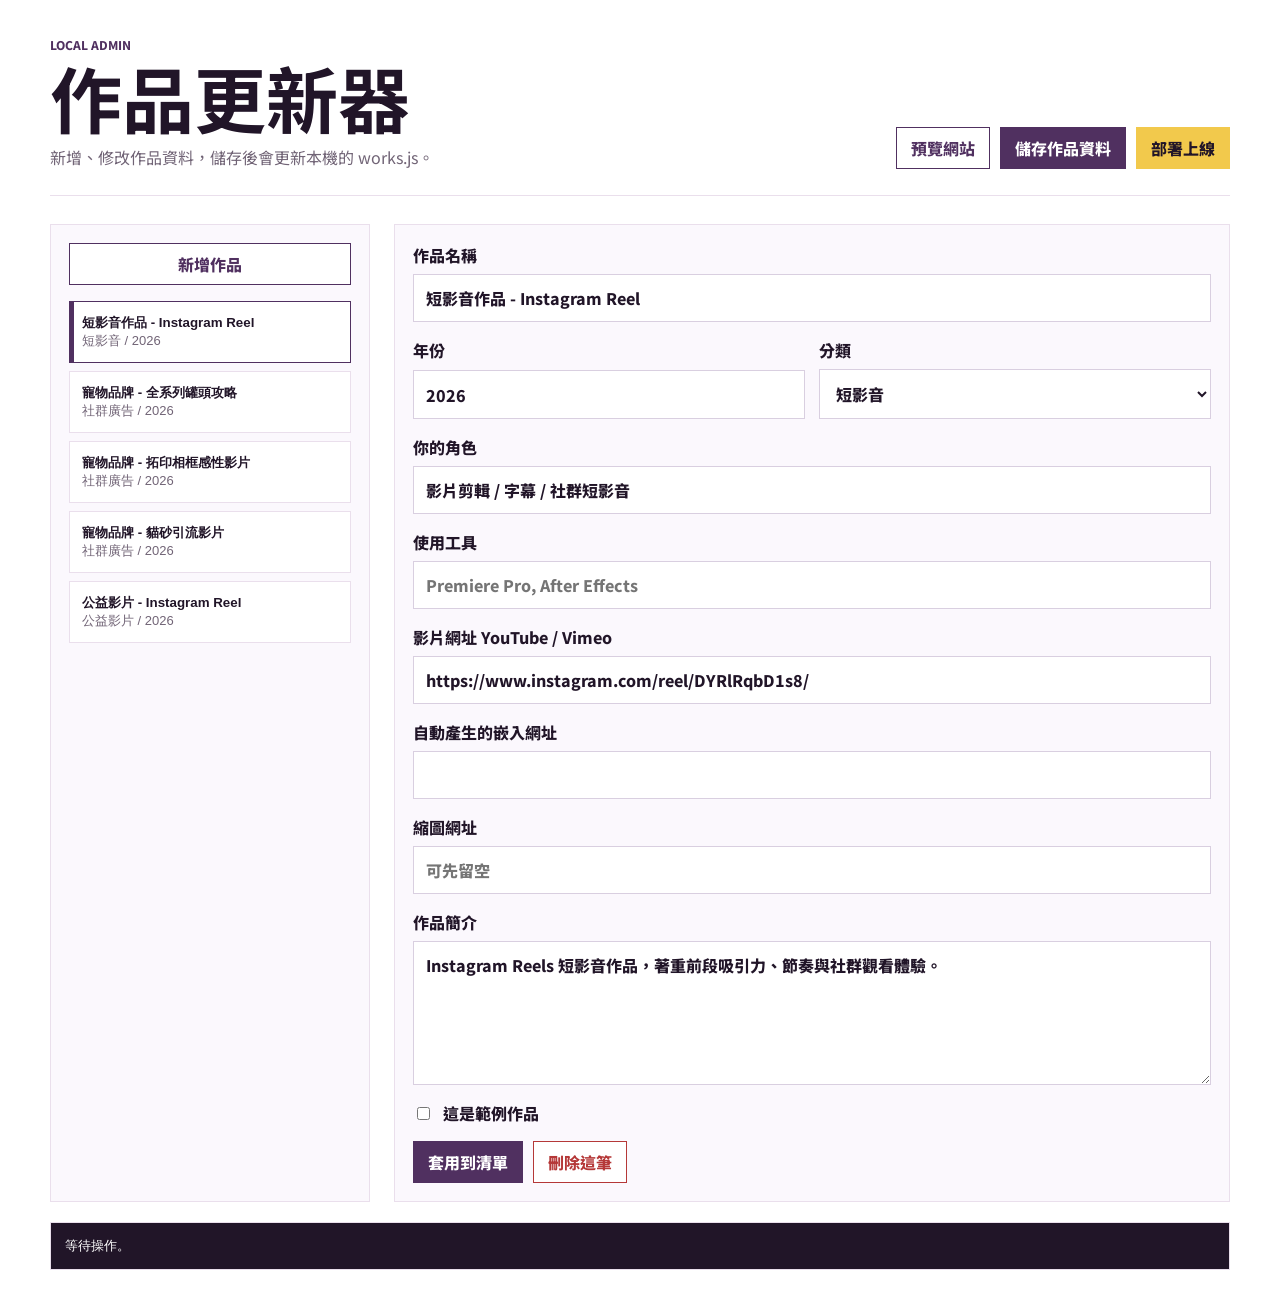
==== admin.html @ e956506e "Add portfolio works and nonprofit category" ====
<!doctype html>
<html lang="zh-Hant">
  <head>
    <meta charset="UTF-8" />
    <meta name="viewport" content="width=device-width, initial-scale=1.0" />
    <title>Sharky Penguin Portfolio Admin</title>
    <link rel="stylesheet" href="admin.css" />
  </head>
  <body>
    <main class="admin-shell">
      <section class="admin-header">
        <div>
          <p class="eyebrow">Local Admin</p>
          <h1>作品更新器</h1>
          <p>新增、修改作品資料，儲存後會更新本機的 works.js。</p>
        </div>
        <div class="admin-actions">
          <a class="button secondary" href="/" target="_blank">預覽網站</a>
          <button class="button primary" type="button" id="save-button">儲存作品資料</button>
          <button class="button deploy" type="button" id="deploy-button">部署上線</button>
        </div>
      </section>

      <section class="admin-layout">
        <aside class="works-list" aria-label="作品清單">
          <button class="button full" type="button" id="new-button">新增作品</button>
          <div id="work-list"></div>
        </aside>

        <form class="editor" id="work-form">
          <label>
            作品名稱
            <input name="title" required />
          </label>

          <div class="field-row">
            <label>
              年份
              <input name="year" required />
            </label>
            <label>
              分類
              <select name="category" required>
                <option value="brand">形象影片</option>
                <option value="short">短影音</option>
                <option value="social-ad">社群廣告</option>
                <option value="youtube">YT長片</option>
                <option value="nonprofit">公益影片</option>
              </select>
            </label>
          </div>

          <label>
            你的角色
            <input name="role" placeholder="剪輯 / 字幕 / 調色" />
          </label>

          <label>
            使用工具
            <input name="tools" placeholder="Premiere Pro, After Effects" />
          </label>

          <label>
            影片網址 YouTube / Vimeo
            <input name="videoUrl" placeholder="https://www.youtube.com/watch?v=..." />
          </label>

          <label>
            自動產生的嵌入網址
            <input name="embedUrl" readonly />
          </label>

          <label>
            縮圖網址
            <input name="thumbnailUrl" placeholder="可先留空" />
          </label>

          <label>
            作品簡介
            <textarea name="description" rows="5"></textarea>
          </label>

          <label class="checkbox-line">
            <input name="isSample" type="checkbox" />
            這是範例作品
          </label>

          <div class="editor-actions">
            <button class="button primary" type="submit">套用到清單</button>
            <button class="button danger" type="button" id="delete-button">刪除這筆</button>
          </div>
        </form>
      </section>

      <pre class="status" id="status">等待操作。</pre>
    </main>

    <script src="works.js"></script>
    <script src="admin.js"></script>
  </body>
</html>
---- admin.css ----
@import url("https://fonts.googleapis.com/css2?family=Noto+Sans+TC:wght@400;500;700;800&display=swap");

:root {
  --bg: #ffffff;
  --surface: #fbf8fd;
  --ink: #211528;
  --muted: #716476;
  --line: #eadfec;
  --accent: #503060;
  --gold: #f2c94c;
  --danger: #b53838;
}

* {
  box-sizing: border-box;
}

body {
  margin: 0;
  background: var(--bg);
  color: var(--ink);
  font-family:
    "Noto Sans TC",
    "Microsoft JhengHei",
    system-ui,
    sans-serif;
}

.admin-shell {
  width: min(1180px, calc(100% - 32px));
  margin: 0 auto;
  padding: 36px 0;
}

.admin-header {
  display: flex;
  align-items: end;
  justify-content: space-between;
  gap: 24px;
  padding-bottom: 26px;
  border-bottom: 1px solid var(--line);
}

.eyebrow {
  margin: 0 0 8px;
  color: var(--accent);
  font-size: 12px;
  font-weight: 800;
  text-transform: uppercase;
}

h1 {
  margin: 0;
  font-size: clamp(36px, 7vw, 72px);
  line-height: 1;
}

p {
  margin: 12px 0 0;
  color: var(--muted);
}

.admin-actions,
.editor-actions {
  display: flex;
  flex-wrap: wrap;
  gap: 10px;
}

.button {
  min-height: 42px;
  border: 1px solid var(--accent);
  background: white;
  color: var(--accent);
  cursor: pointer;
  display: inline-flex;
  align-items: center;
  justify-content: center;
  font: inherit;
  font-weight: 800;
  padding: 8px 14px;
  text-decoration: none;
}

.button.primary {
  background: var(--accent);
  color: white;
}

.button.deploy {
  border-color: var(--gold);
  background: var(--gold);
  color: var(--ink);
}

.button.danger {
  border-color: var(--danger);
  color: var(--danger);
}

.button.full {
  width: 100%;
}

.admin-layout {
  display: grid;
  grid-template-columns: 320px minmax(0, 1fr);
  gap: 24px;
  margin-top: 28px;
}

.works-list,
.editor {
  background: var(--surface);
  border: 1px solid var(--line);
  padding: 18px;
}

#work-list {
  display: grid;
  gap: 8px;
  margin-top: 16px;
}

.work-item {
  width: 100%;
  border: 1px solid var(--line);
  background: white;
  color: var(--ink);
  cursor: pointer;
  padding: 12px;
  text-align: left;
}

.work-item.active {
  border-color: var(--accent);
  box-shadow: inset 4px 0 0 var(--accent);
}

.work-item strong,
.work-item span {
  display: block;
}

.work-item span {
  color: var(--muted);
  font-size: 13px;
}

.editor {
  display: grid;
  gap: 16px;
}

.field-row {
  display: grid;
  grid-template-columns: 1fr 1fr;
  gap: 14px;
}

label {
  display: grid;
  gap: 7px;
  font-weight: 800;
}

input,
select,
textarea {
  width: 100%;
  border: 1px solid #d9cfe0;
  background: white;
  color: var(--ink);
  font: inherit;
  padding: 11px 12px;
}

textarea {
  resize: vertical;
}

.checkbox-line {
  align-items: center;
  display: flex;
  gap: 10px;
}

.checkbox-line input {
  width: auto;
}

.status {
  min-height: 48px;
  margin: 20px 0 0;
  overflow: auto;
  border: 1px solid var(--line);
  background: #211528;
  color: white;
  padding: 14px;
  white-space: pre-wrap;
}

@media (max-width: 820px) {
  .admin-header,
  .admin-layout,
  .field-row {
    grid-template-columns: 1fr;
  }

  .admin-header {
    display: grid;
  }
}
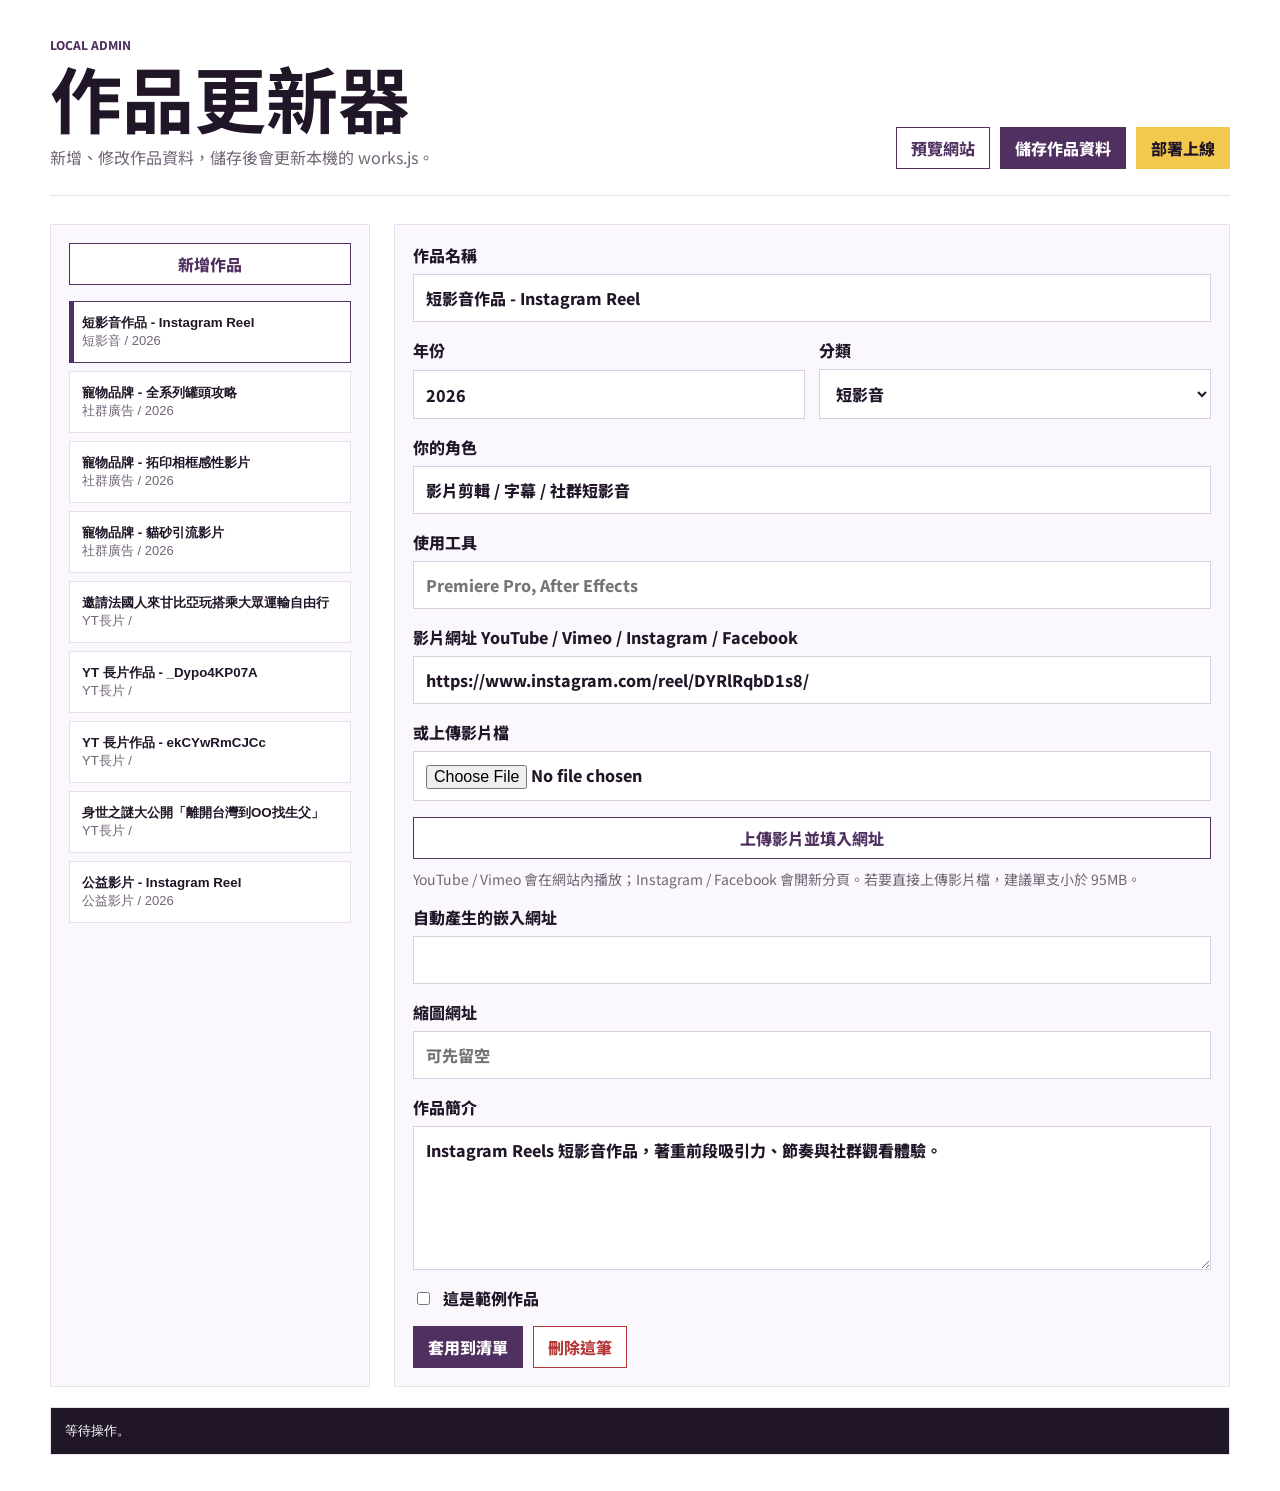
==== commit 0aaa0ea0: "Improve video playback and admin uploads" ====
--- a/admin.html
+++ b/admin.html
@@ -61,9 +61,17 @@
           </label>
 
           <label>
-            影片網址 YouTube / Vimeo
-            <input name="videoUrl" placeholder="https://www.youtube.com/watch?v=..." />
+            影片網址 YouTube / Vimeo / Instagram / Facebook
+            <input name="videoUrl" placeholder="貼上 YouTube、Vimeo、IG 或 Facebook 影片網址" />
           </label>
+
+          <label>
+            或上傳影片檔
+            <input name="videoFile" type="file" accept="video/mp4,video/webm,video/quicktime,video/x-m4v" />
+          </label>
+
+          <button class="button secondary" type="button" id="upload-video-button">上傳影片並填入網址</button>
+          <p class="hint">YouTube / Vimeo 會在網站內播放；Instagram / Facebook 會開新分頁。若要直接上傳影片檔，建議單支小於 95MB。</p>
 
           <label>
             自動產生的嵌入網址
--- a/admin.css
+++ b/admin.css
@@ -58,6 +58,12 @@
 p {
   margin: 12px 0 0;
   color: var(--muted);
+}
+
+.hint {
+  margin: -6px 0 0;
+  color: var(--muted);
+  font-size: 14px;
 }
 
 .admin-actions,
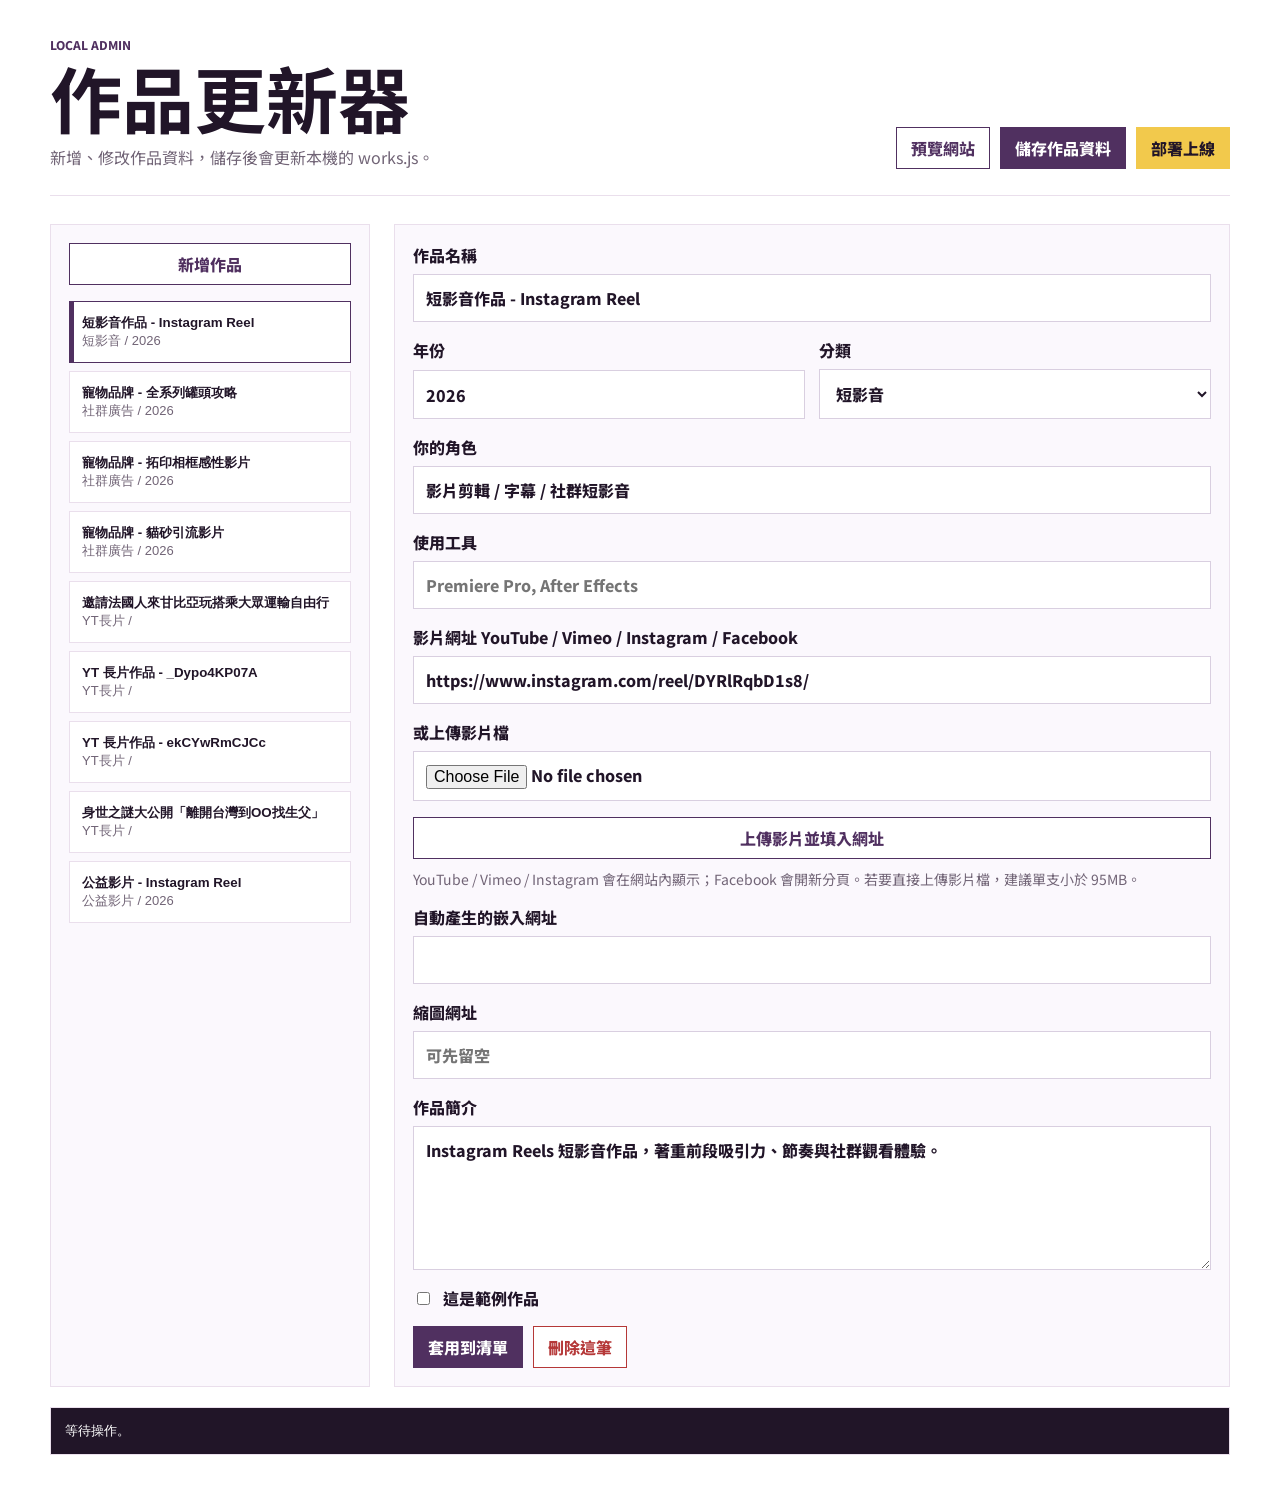
==== commit 45462b82: "Embed Instagram works in modal" ====
--- a/admin.html
+++ b/admin.html
@@ -71,7 +71,7 @@
           </label>
 
           <button class="button secondary" type="button" id="upload-video-button">上傳影片並填入網址</button>
-          <p class="hint">YouTube / Vimeo 會在網站內播放；Instagram / Facebook 會開新分頁。若要直接上傳影片檔，建議單支小於 95MB。</p>
+          <p class="hint">YouTube / Vimeo / Instagram 會在網站內顯示；Facebook 會開新分頁。若要直接上傳影片檔，建議單支小於 95MB。</p>
 
           <label>
             自動產生的嵌入網址
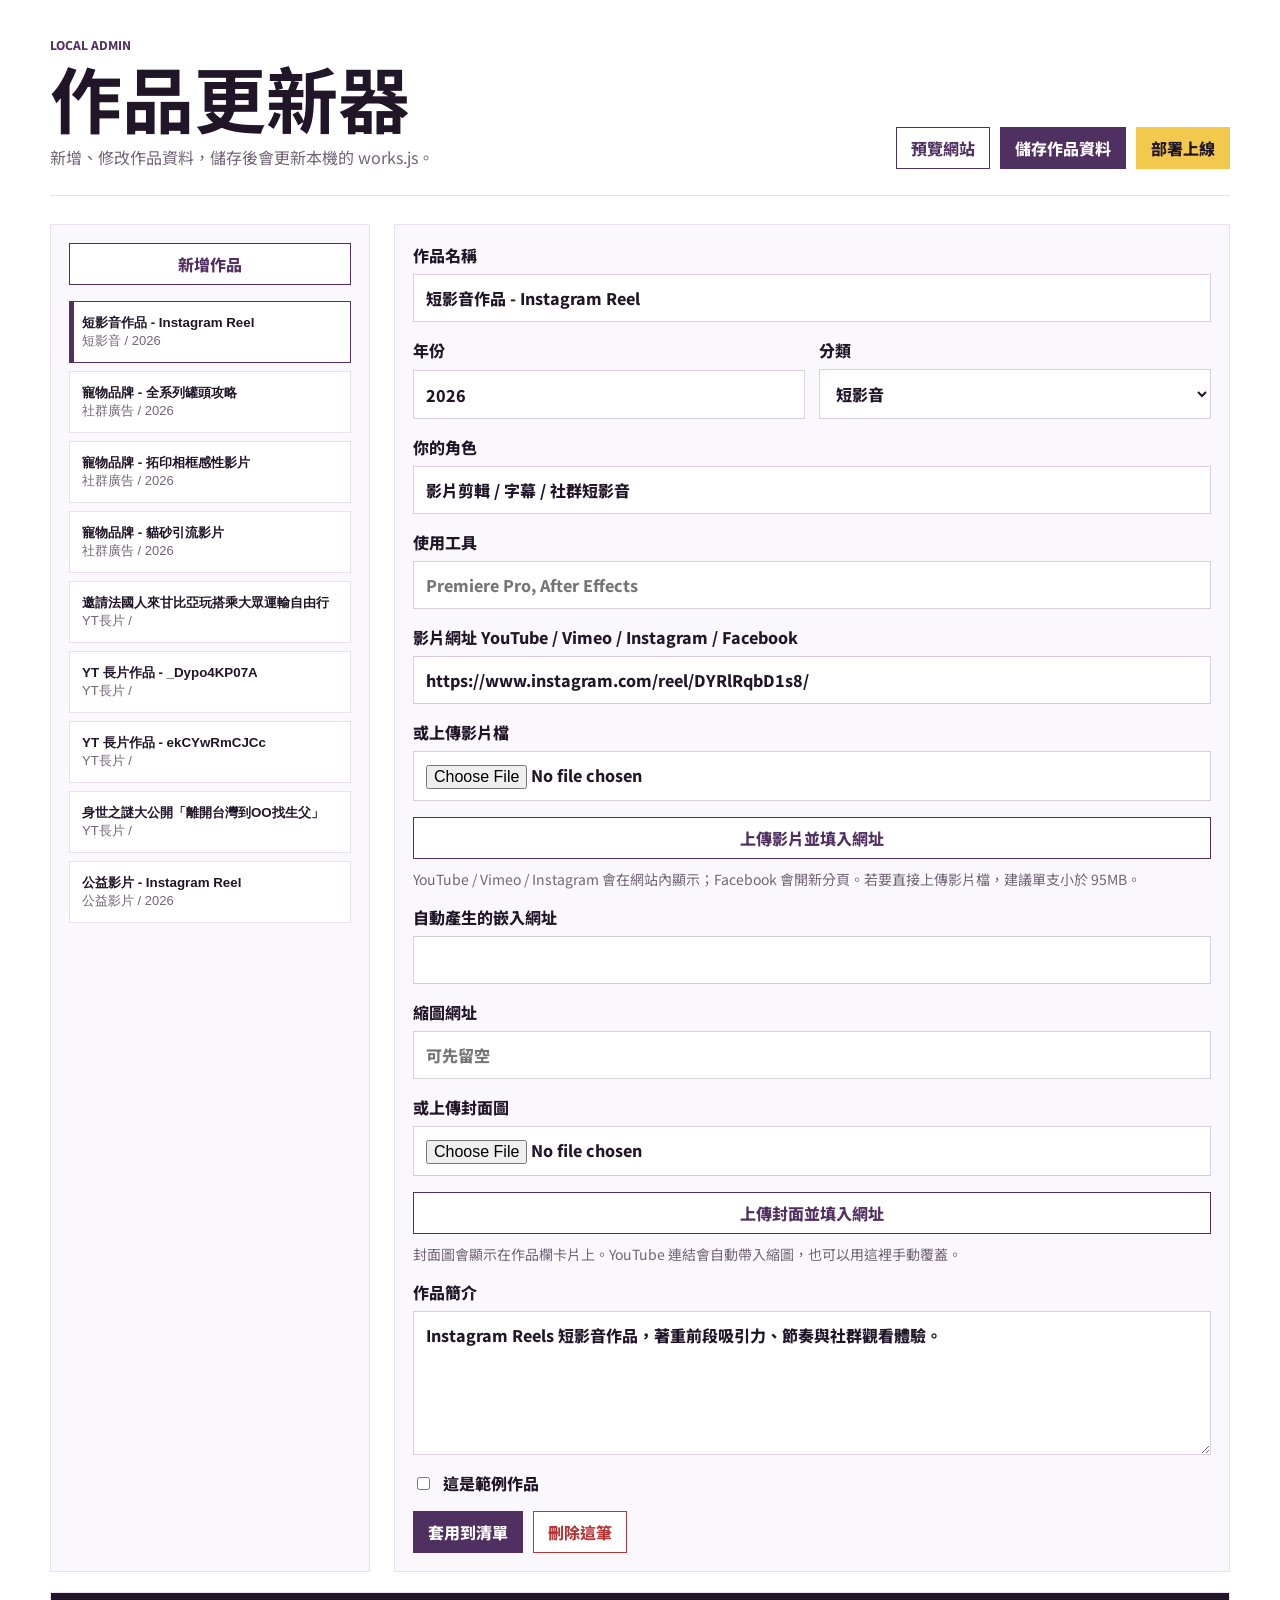
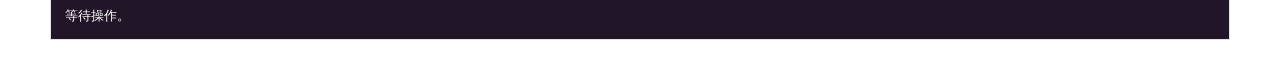
==== commit b8fc746b: "Improve Instagram embeds and cover uploads" ====
--- a/admin.html
+++ b/admin.html
@@ -84,6 +84,14 @@
           </label>
 
           <label>
+            或上傳封面圖
+            <input name="coverFile" type="file" accept="image/jpeg,image/png,image/webp,image/gif" />
+          </label>
+
+          <button class="button secondary" type="button" id="upload-cover-button">上傳封面並填入網址</button>
+          <p class="hint">封面圖會顯示在作品欄卡片上。YouTube 連結會自動帶入縮圖，也可以用這裡手動覆蓋。</p>
+
+          <label>
             作品簡介
             <textarea name="description" rows="5"></textarea>
           </label>
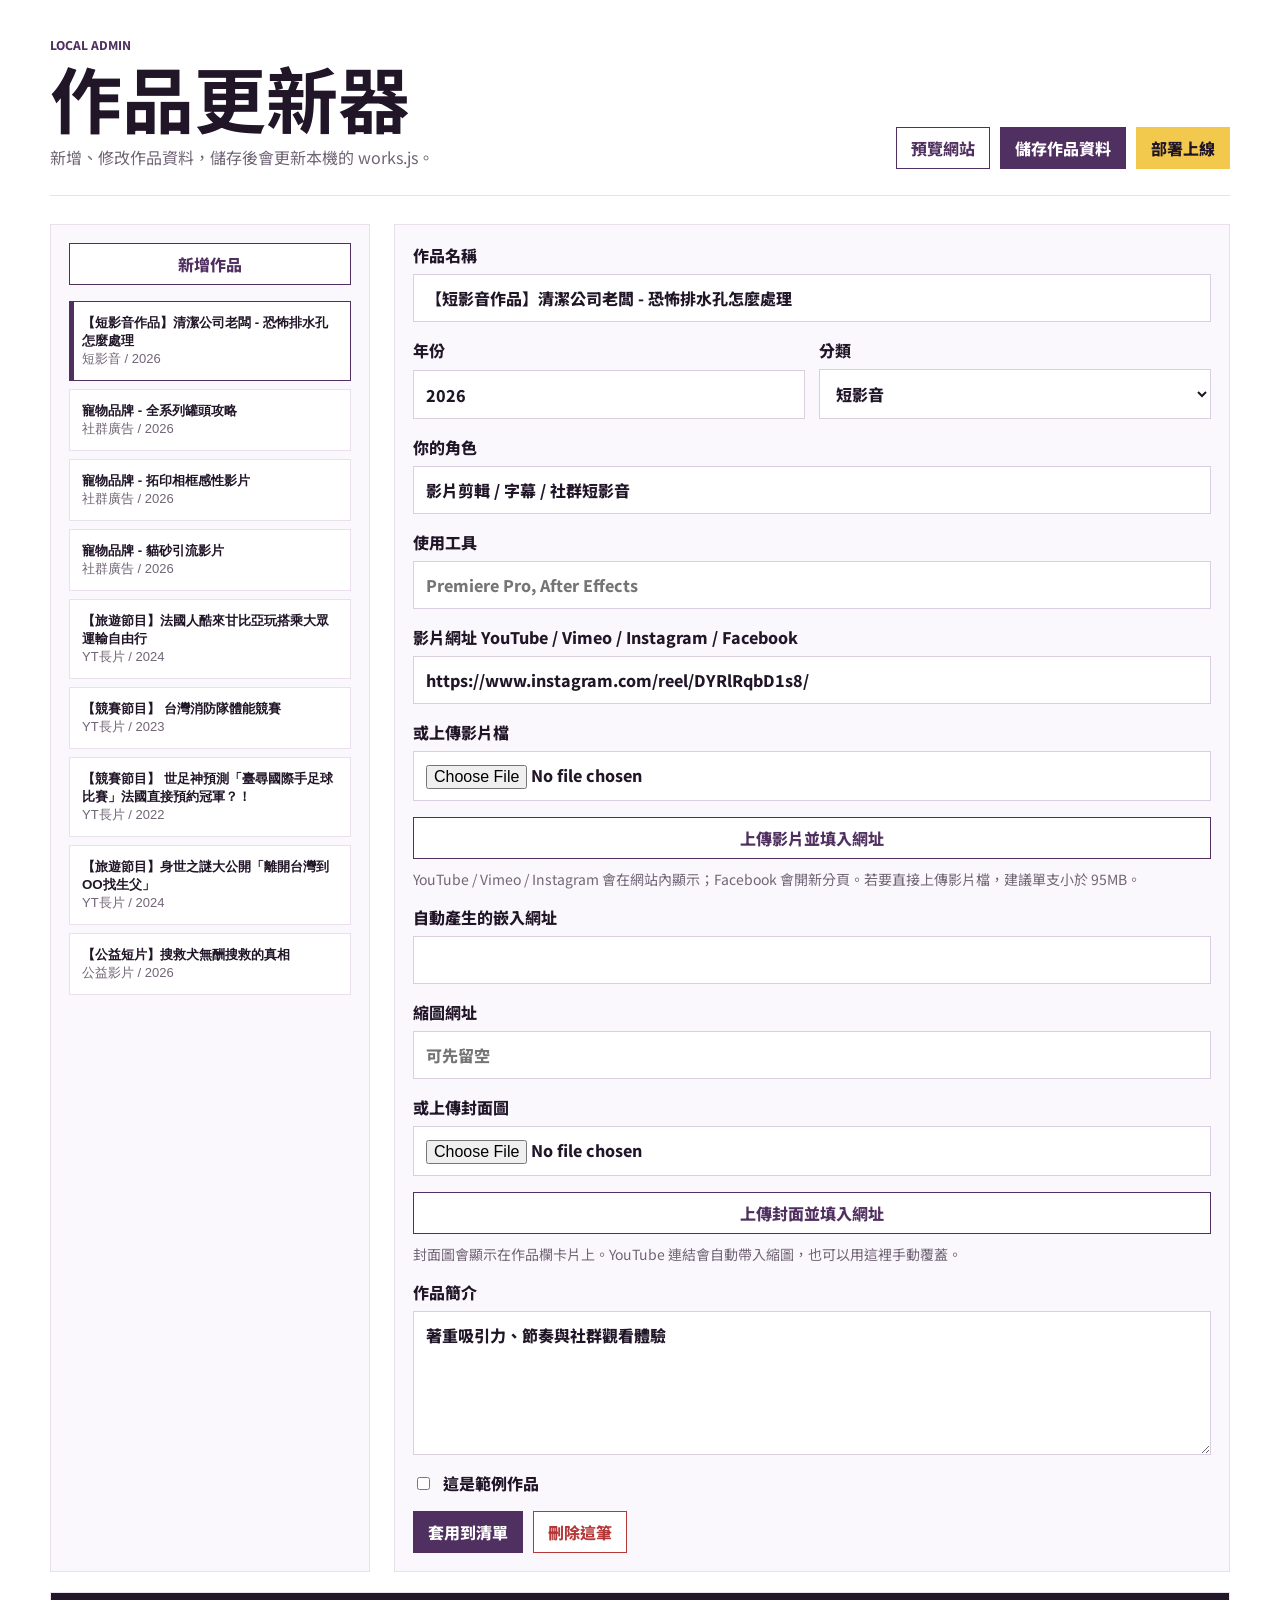
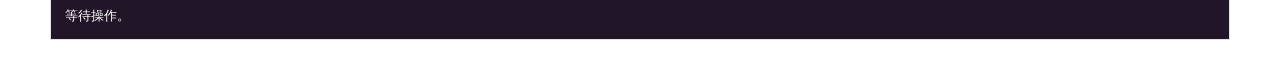
==== commit 2bba5693: "Fix admin preview link" ====
--- a/admin.html
+++ b/admin.html
@@ -15,7 +15,7 @@
           <p>新增、修改作品資料，儲存後會更新本機的 works.js。</p>
         </div>
         <div class="admin-actions">
-          <a class="button secondary" href="/" target="_blank">預覽網站</a>
+          <a class="button secondary" href="/index.html#works" target="_blank">預覽網站</a>
           <button class="button primary" type="button" id="save-button">儲存作品資料</button>
           <button class="button deploy" type="button" id="deploy-button">部署上線</button>
         </div>
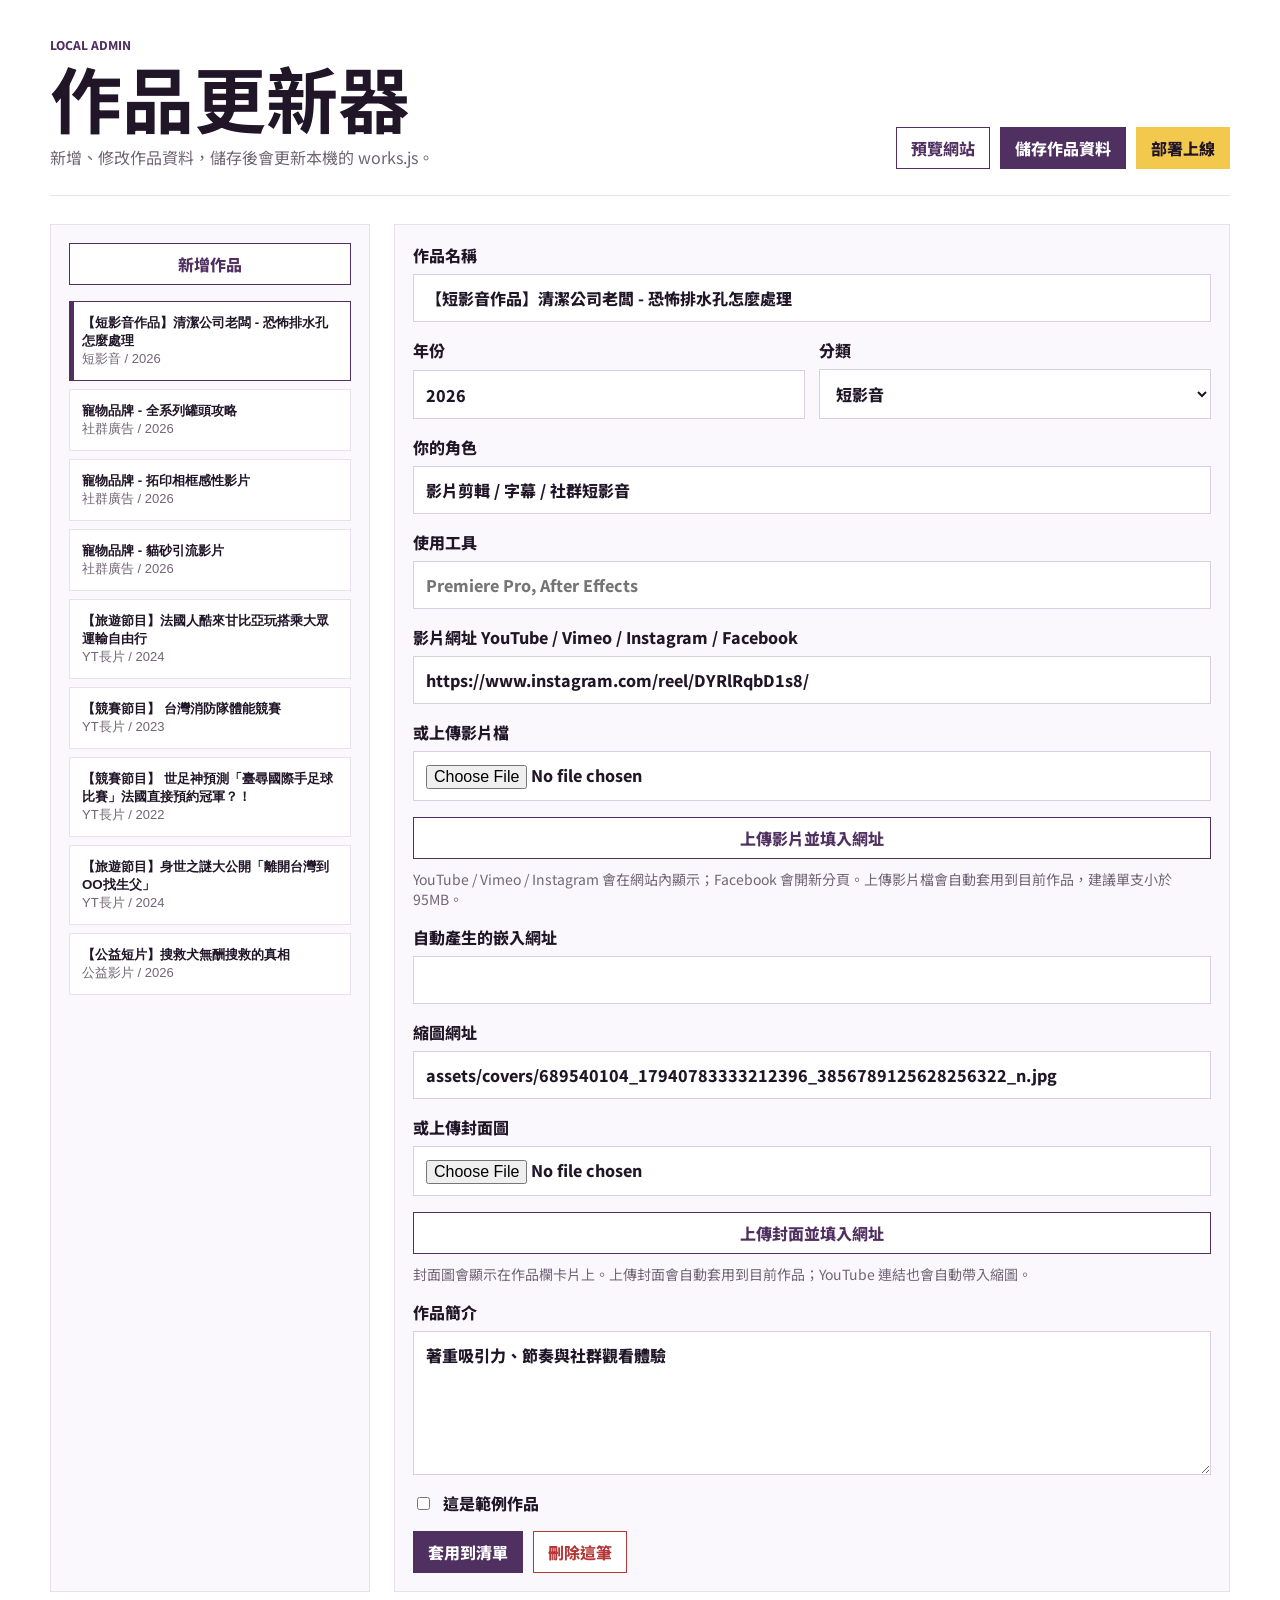
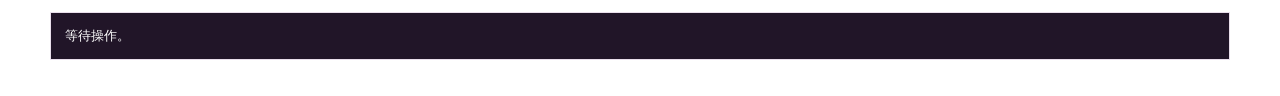
==== commit f7dc1243: "Fix admin cover assignment" ====
--- a/admin.html
+++ b/admin.html
@@ -71,7 +71,7 @@
           </label>
 
           <button class="button secondary" type="button" id="upload-video-button">上傳影片並填入網址</button>
-          <p class="hint">YouTube / Vimeo / Instagram 會在網站內顯示；Facebook 會開新分頁。若要直接上傳影片檔，建議單支小於 95MB。</p>
+          <p class="hint">YouTube / Vimeo / Instagram 會在網站內顯示；Facebook 會開新分頁。上傳影片檔會自動套用到目前作品，建議單支小於 95MB。</p>
 
           <label>
             自動產生的嵌入網址
@@ -89,7 +89,7 @@
           </label>
 
           <button class="button secondary" type="button" id="upload-cover-button">上傳封面並填入網址</button>
-          <p class="hint">封面圖會顯示在作品欄卡片上。YouTube 連結會自動帶入縮圖，也可以用這裡手動覆蓋。</p>
+          <p class="hint">封面圖會顯示在作品欄卡片上。上傳封面會自動套用到目前作品；YouTube 連結也會自動帶入縮圖。</p>
 
           <label>
             作品簡介
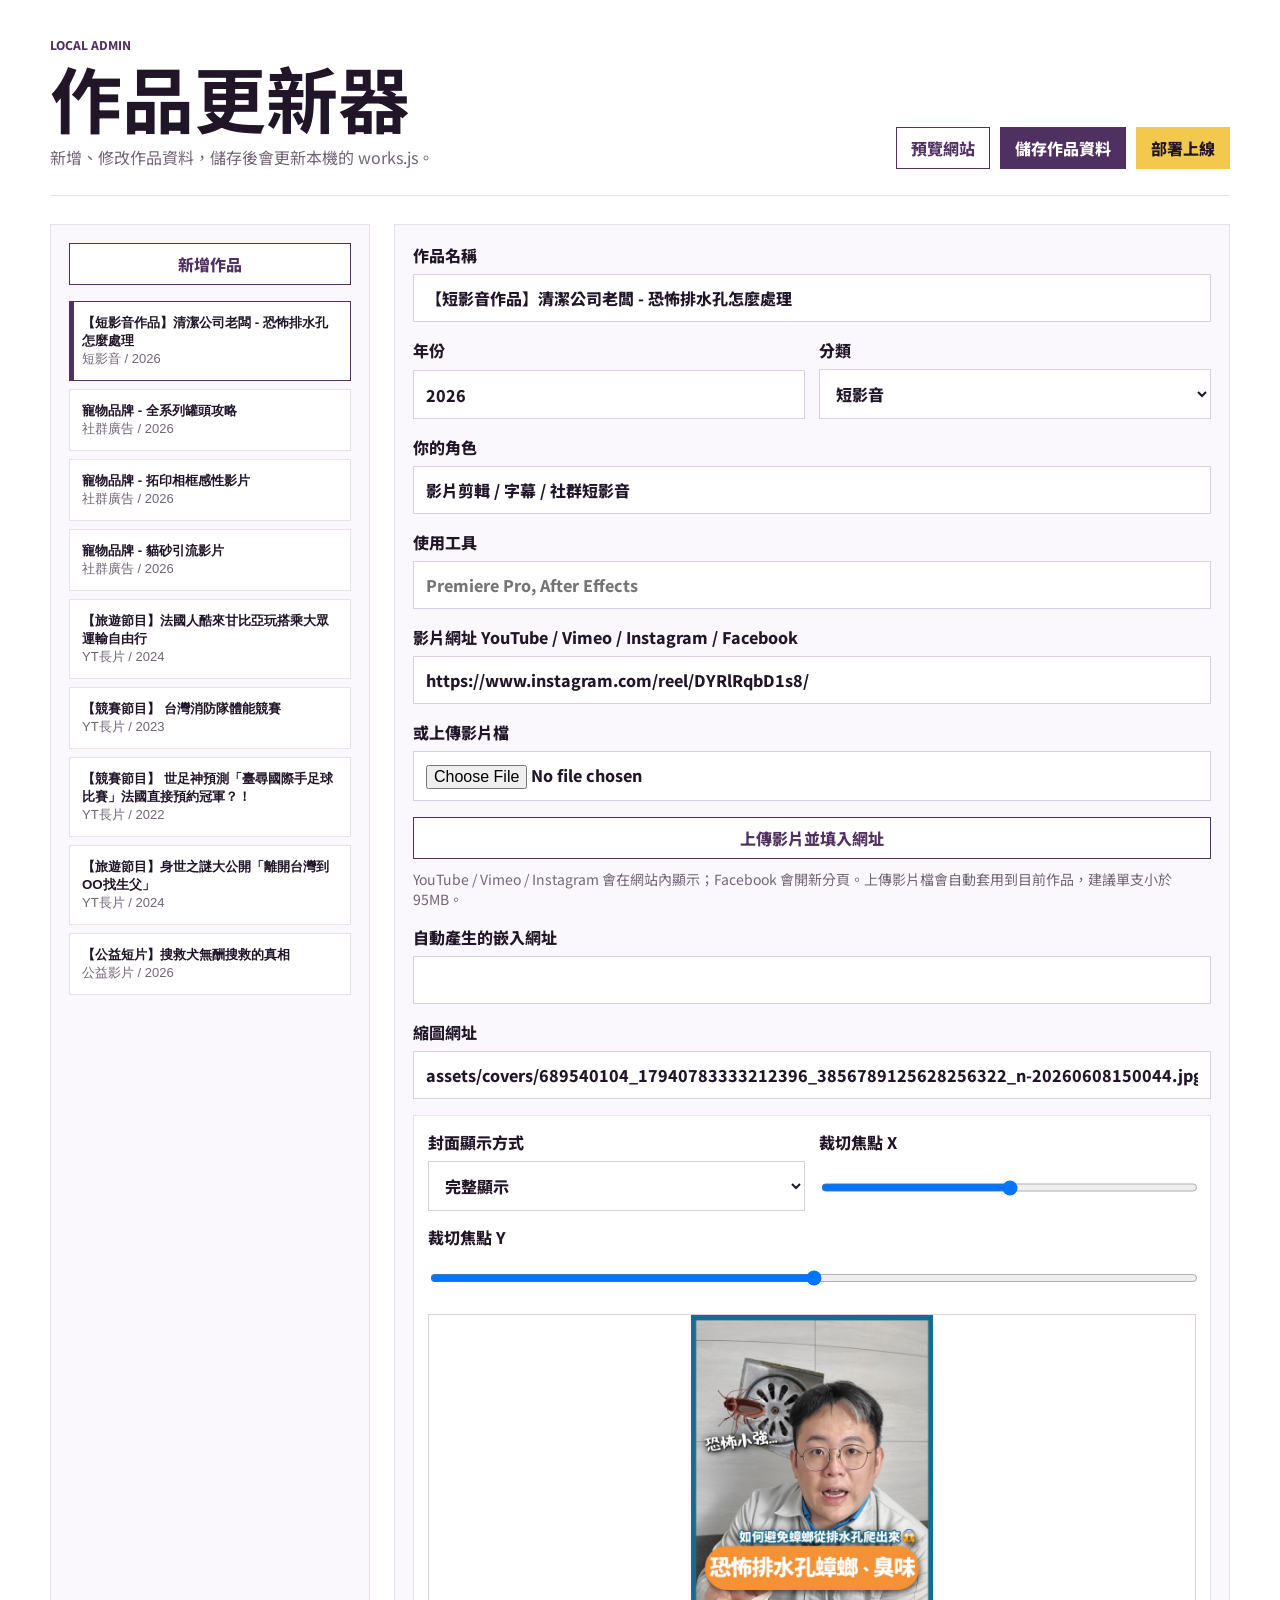
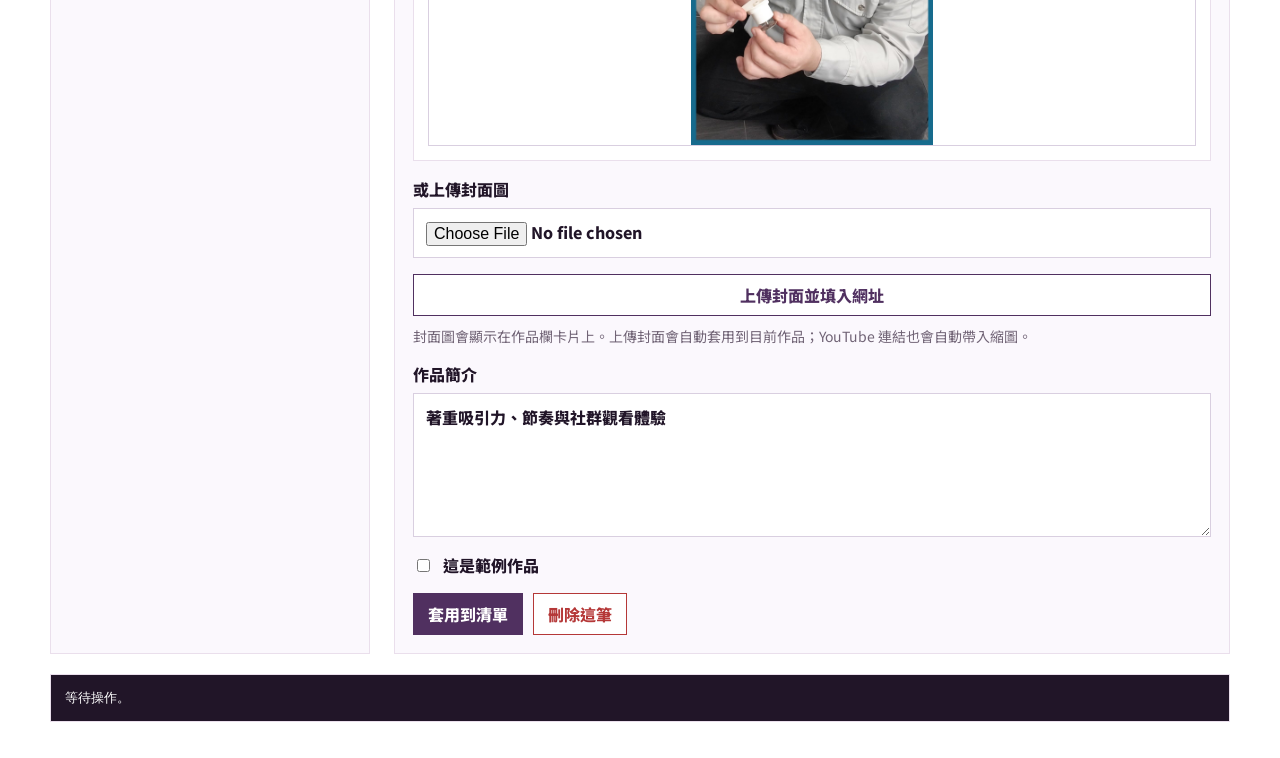
==== commit 46f0dfc9: "Add thumbnail fit controls" ====
--- a/admin.html
+++ b/admin.html
@@ -83,6 +83,29 @@
             <input name="thumbnailUrl" placeholder="可先留空" />
           </label>
 
+          <div class="thumbnail-tools">
+            <div class="field-row">
+              <label>
+                封面顯示方式
+                <select name="thumbnailFit">
+                  <option value="cover">滿版裁切</option>
+                  <option value="contain">完整顯示</option>
+                </select>
+              </label>
+              <label>
+                裁切焦點 X
+                <input name="thumbnailPositionX" type="range" min="0" max="100" step="1" />
+              </label>
+            </div>
+            <label>
+              裁切焦點 Y
+              <input name="thumbnailPositionY" type="range" min="0" max="100" step="1" />
+            </label>
+            <div class="thumbnail-preview" id="thumbnail-preview" aria-label="封面預覽">
+              <span>封面預覽</span>
+            </div>
+          </div>
+
           <label>
             或上傳封面圖
             <input name="coverFile" type="file" accept="image/jpeg,image/png,image/webp,image/gif" />
--- a/admin.css
+++ b/admin.css
@@ -195,6 +195,32 @@
   width: auto;
 }
 
+.thumbnail-tools {
+  display: grid;
+  gap: 14px;
+  padding: 14px;
+  border: 1px solid var(--line);
+  background: white;
+}
+
+.thumbnail-preview {
+  position: relative;
+  display: grid;
+  aspect-ratio: 16 / 9;
+  place-items: center;
+  overflow: hidden;
+  border: 1px solid #d9cfe0;
+  background:
+    linear-gradient(135deg, rgba(80, 48, 96, 0.96), rgba(201, 167, 221, 0.84));
+  background-repeat: no-repeat;
+  color: white;
+  font-weight: 800;
+}
+
+.thumbnail-preview.has-image span {
+  display: none;
+}
+
 .status {
   min-height: 48px;
   margin: 20px 0 0;
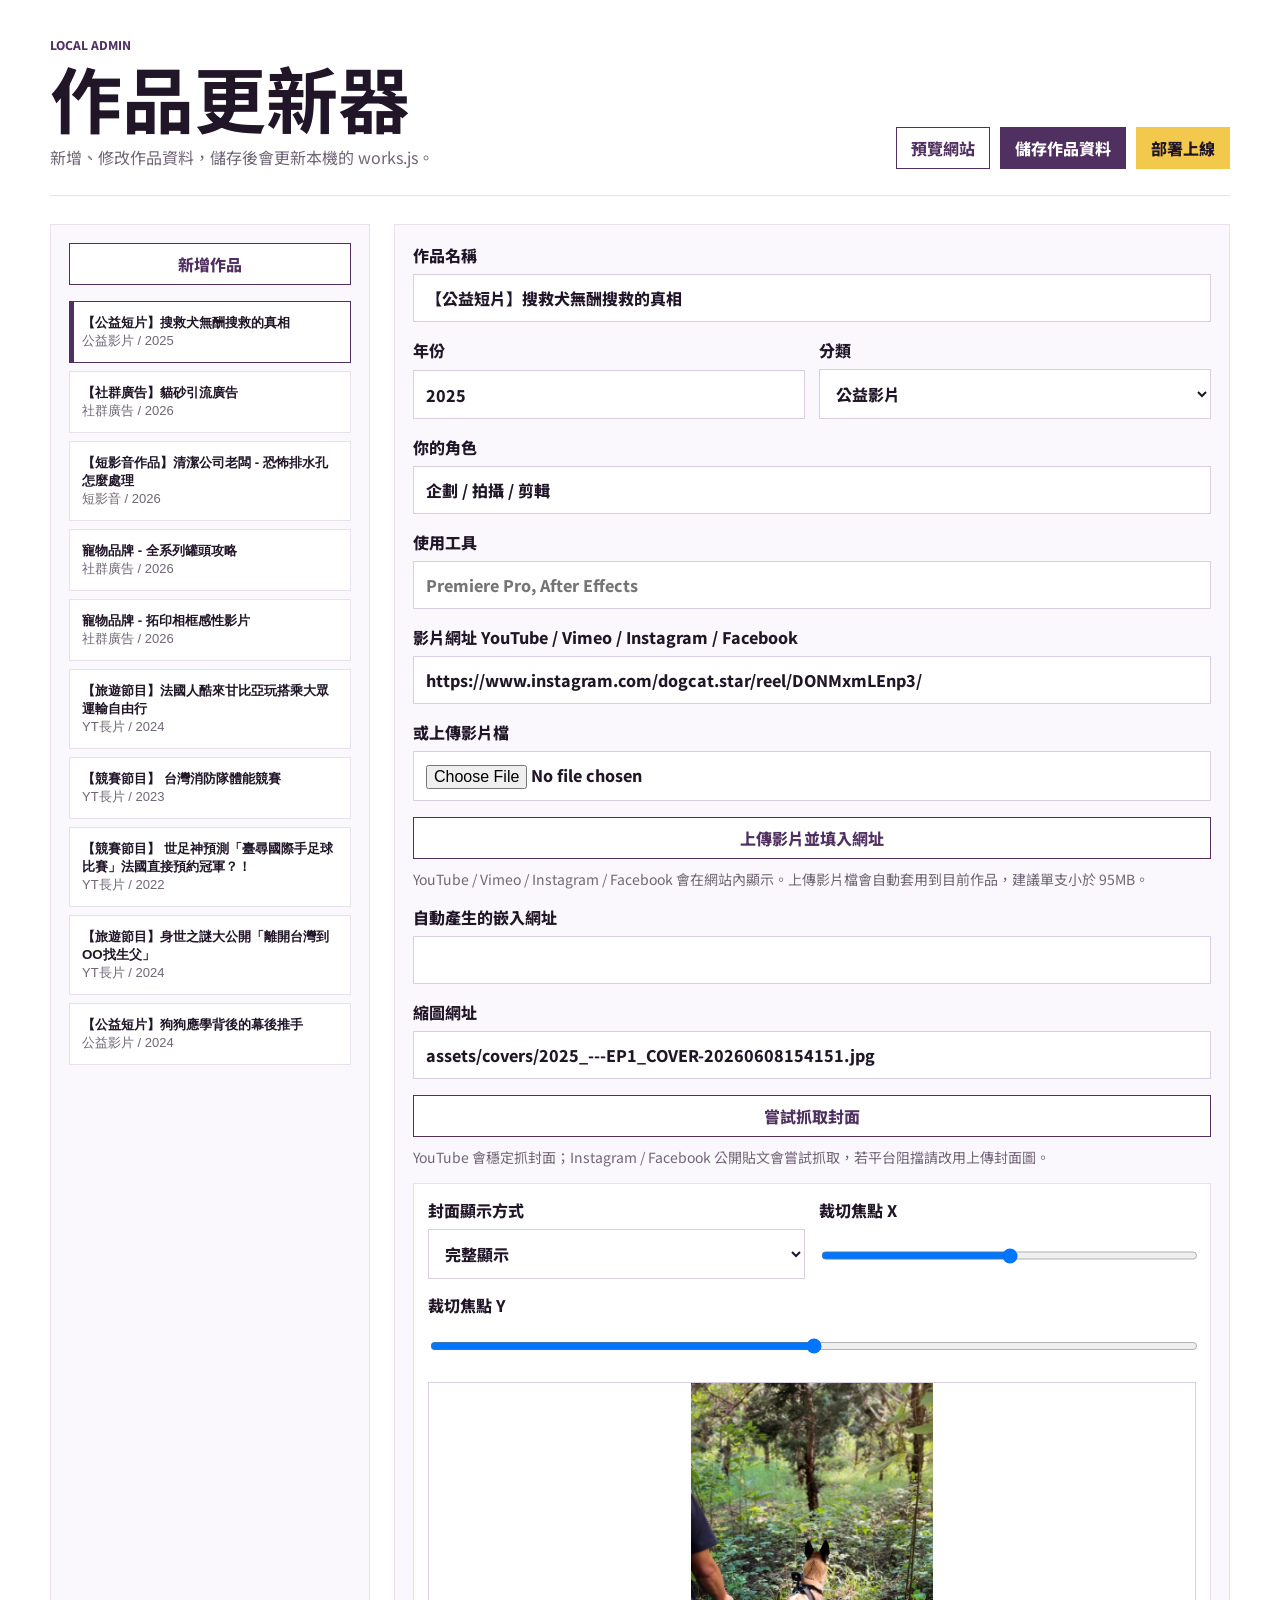
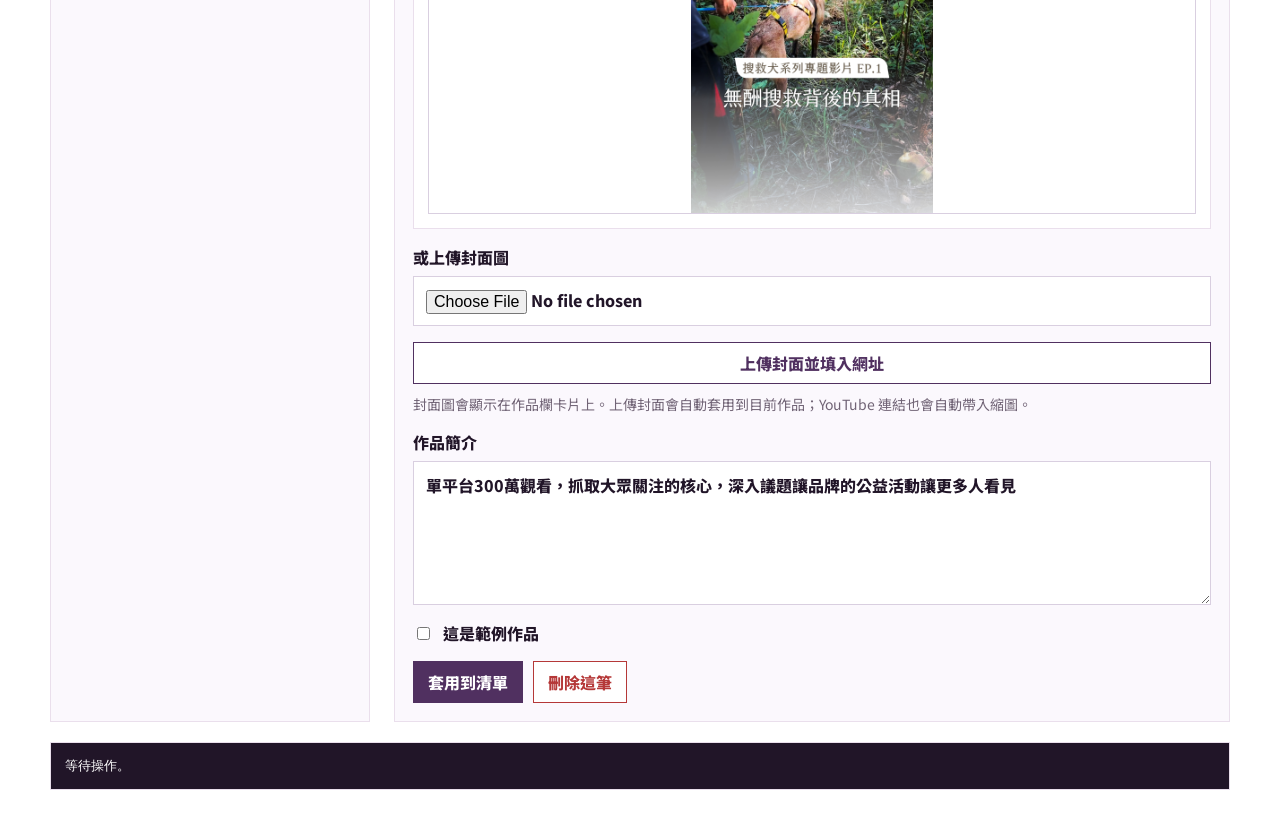
==== commit 76fcc1eb: "Add Facebook embeds and cover fetch" ====
--- a/admin.html
+++ b/admin.html
@@ -71,7 +71,7 @@
           </label>
 
           <button class="button secondary" type="button" id="upload-video-button">上傳影片並填入網址</button>
-          <p class="hint">YouTube / Vimeo / Instagram 會在網站內顯示；Facebook 會開新分頁。上傳影片檔會自動套用到目前作品，建議單支小於 95MB。</p>
+          <p class="hint">YouTube / Vimeo / Instagram / Facebook 會在網站內顯示。上傳影片檔會自動套用到目前作品，建議單支小於 95MB。</p>
 
           <label>
             自動產生的嵌入網址
@@ -82,6 +82,9 @@
             縮圖網址
             <input name="thumbnailUrl" placeholder="可先留空" />
           </label>
+
+          <button class="button secondary" type="button" id="fetch-cover-button">嘗試抓取封面</button>
+          <p class="hint">YouTube 會穩定抓封面；Instagram / Facebook 公開貼文會嘗試抓取，若平台阻擋請改用上傳封面圖。</p>
 
           <div class="thumbnail-tools">
             <div class="field-row">
